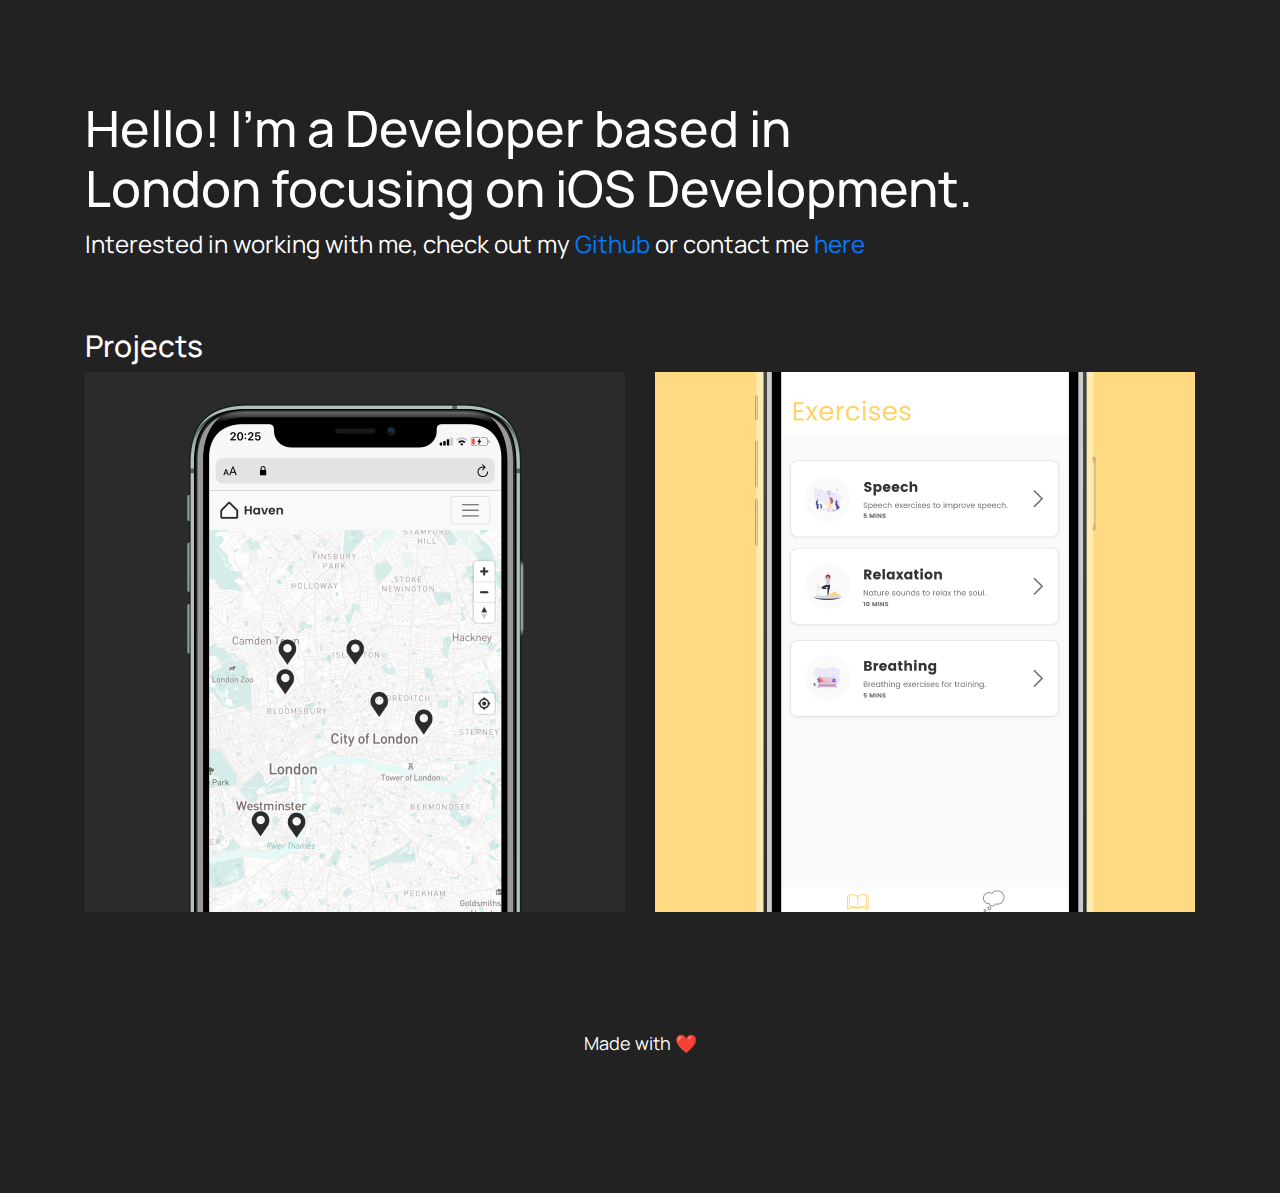
==== index.html @ a2c7807f "Update index.html" ====
<!doctype html>
<html lang="en">
  <head>
    <!-- Required meta tags -->
    <meta charset="utf-8">
    <meta name="viewport" content="width=device-width, initial-scale=1.0">

    <!-- Bootstrap CSS -->
    <link rel="stylesheet" href="https://maxcdn.bootstrapcdn.com/bootstrap/4.0.0/css/bootstrap.min.css" integrity="sha384-Gn5384xqQ1aoWXA+058RXPxPg6fy4IWvTNh0E263XmFcJlSAwiGgFAW/dAiS6JXm" crossorigin="anonymous">
    <link rel="stylesheet" href="css.css">

    <title>OJ</title>
  </head>
  <body>


    <div class="container mt-5" id="headings">
      <div class="row">
        <div class="col">
          <h1>

Hello! I'm a Developer based in London focusing on iOS Development.


          </h1>
          <p> Interested in working with me, check out my <i class="fab fa-github"><a href="https://github.com/oguzhanjanberk" title="Github">Github</a></i> or contact me <a href="mailto:oguzhan.ozzie@gmail.com">here</a>
</p>
        </div>


      </div>



 <h2> Projects</h2>
      <div class="row mb-5">
        <div class="col">
          <a href="https://keen-jackson-79255e.netlify.app/"><img src="havenshot.png" class="img-fluid" alt="Responsive image"></a>
        </div>
        <div class="col">
          <a href="https://apps.apple.com/gb/app/staam/id1501564995?ref=producthunt"><img src="staam.png" class="img-fluid" alt="Responsive image"></a>

        </div>

      </div>


    </div>

<footer>


<p> Made with ❤️ </p>


</footer>

</body>

    <script src="https://code.jquery.com/jquery-3.4.1.slim.min.js" integrity="sha384-J6qa4849blE2+poT4WnyKhv5vZF5SrPo0iEjwBvKU7imGFAV0wwj1yYfoRSJoZ+n" crossorigin="anonymous"></script>
    <script src="https://cdn.jsdelivr.net/npm/popper.js@1.16.0/dist/umd/popper.min.js" integrity="sha384-Q6E9RHvbIyZFJoft+2mJbHaEWldlvI9IOYy5n3zV9zzTtmI3UksdQRVvoxMfooAo" crossorigin="anonymous"></script>
    <script src="https://stackpath.bootstrapcdn.com/bootstrap/4.4.1/js/bootstrap.min.js" integrity="sha384-wfSDF2E50Y2D1uUdj0O3uMBJnjuUD4Ih7YwaYd1iqfktj0Uod8GCExl3Og8ifwB6" crossorigin="anonymous"></script>
  </body>
</html>
---- css.css ----
@import url('https://fonts.googleapis.com/css2?family=Manrope:wght@200;400;600&display=swap');




body{
   background-color: rgb(34, 34, 34);
}


.fab fa-github{
  color: white;
  font-style: normal;
}
.container #headings {
  position: absolute;
  top: 165px;
font-family: 'Manrope', sans-serif;
  font-style: normal;
  font-weight: 300;
  font-size: 22px;
  line-height: 28px;
  padding-left: 100px;
}

#headings{
  color: white;


}



h1 {
  font-family: 'Manrope', sans-serif;
  font-size: 50px;
  font-style: normal;
  width: 80%;
  padding-top: 50px;
}

h2 {
  font-family: 'Manrope', sans-serif;
  font-size: 30px;
  font-style: normal;
}

p {
  font-family: 'Manrope', sans-serif;
font-style: normal;
padding-bottom:50px;
font-size:24px;
}

.mail a {
  color: white;
  padding-right: 20px;
  font-family: 'Manrope', sans-serif;
  font-style: normal; 

}


a{
  font-style: normal;
}


footer{
  text-align: center;
  color: white;
  font-size: 18px;
  padding-top: 70px;
  padding-bottom: 70px;
}

footer p {
  font-size: 18px;
}

.img-fluid{
  max-width: 100%;
  height: auto;
}

.img-fluid #images{
max-width: 100%;
height: auto;
left: 130px;
top: 677px;
position: absolute;

}

#images{
  color: black;
font-family: 'Manrope', sans-serif;
font-style: normal;
font-weight: normal;
font-size: 24px;
color: white;
}
/*
#images{
width: 100%;
height: 100%;
left: 130px;
top: 677px;
} *//
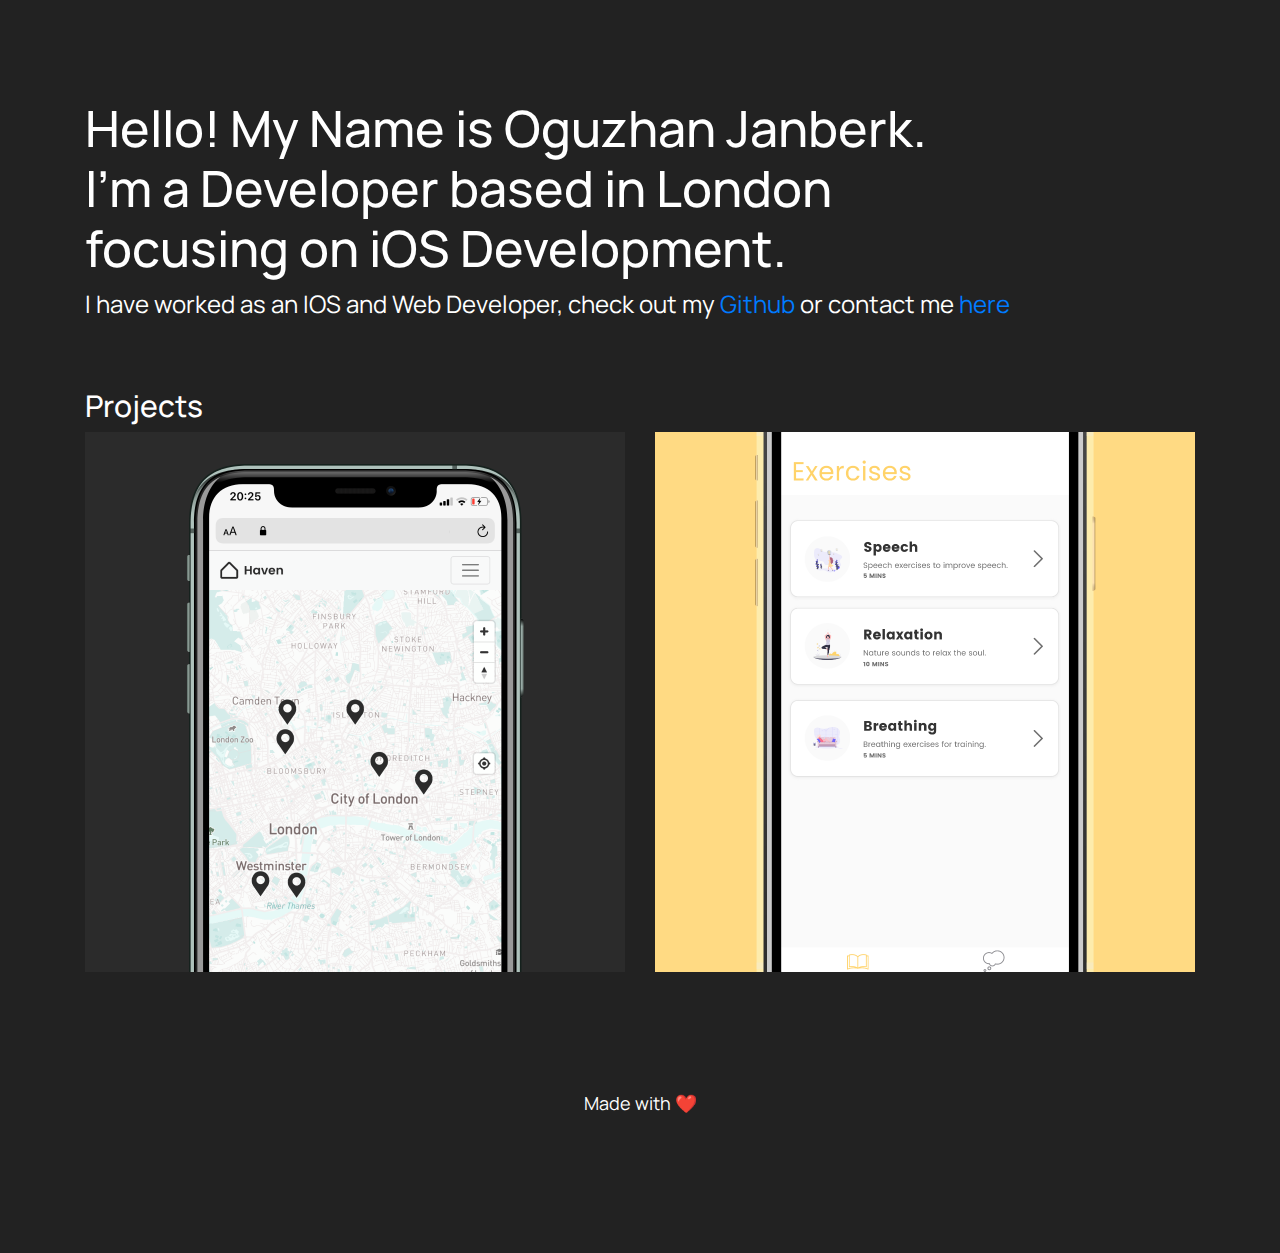
==== commit da525884: "Update index.html" ====
--- a/index.html
+++ b/index.html
@@ -19,11 +19,11 @@
         <div class="col">
           <h1>
 
-Hello! I'm a Developer based in London focusing on iOS Development.
+Hello! My Name is Oguzhan Janberk. I'm a Developer based in London focusing on iOS Development.
 
 
           </h1>
-          <p> Interested in working with me, check out my <i class="fab fa-github"><a href="https://github.com/oguzhanjanberk" title="Github">Github</a></i> or contact me <a href="mailto:oguzhan.ozzie@gmail.com">here</a>
+          <p> I have worked as an IOS and Web Developer, check out my <i class="fab fa-github"><a href="https://github.com/oguzhanjanberk" title="Github">Github</a></i> or contact me <a href="mailto:oguzhan.ozzie@gmail.com">here</a>
 </p>
         </div>
 
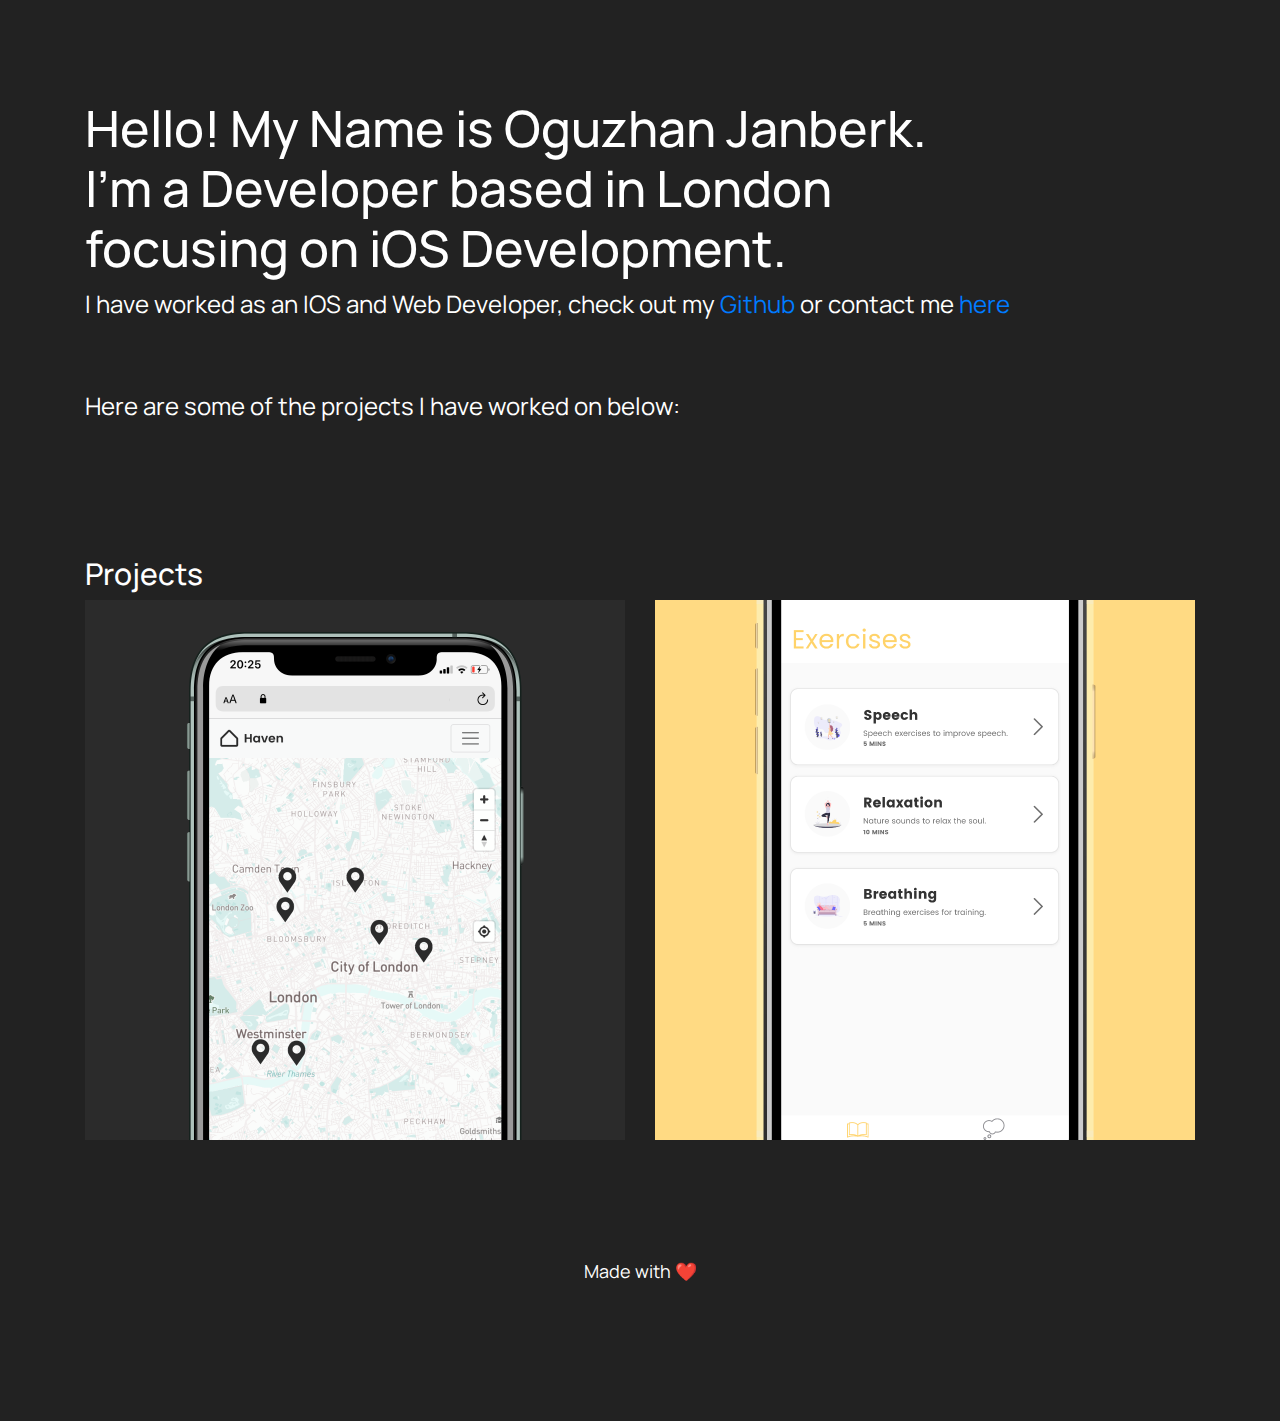
==== commit 69fc0b02: "Update index.html" ====
--- a/index.html
+++ b/index.html
@@ -24,7 +24,8 @@
 
           </h1>
           <p> I have worked as an IOS and Web Developer, check out my <i class="fab fa-github"><a href="https://github.com/oguzhanjanberk" title="Github">Github</a></i> or contact me <a href="mailto:oguzhan.ozzie@gmail.com">here</a>
-</p>
+          <p> Here are some of the projects I have worked on below: </p>
+          </p>
         </div>
 
 
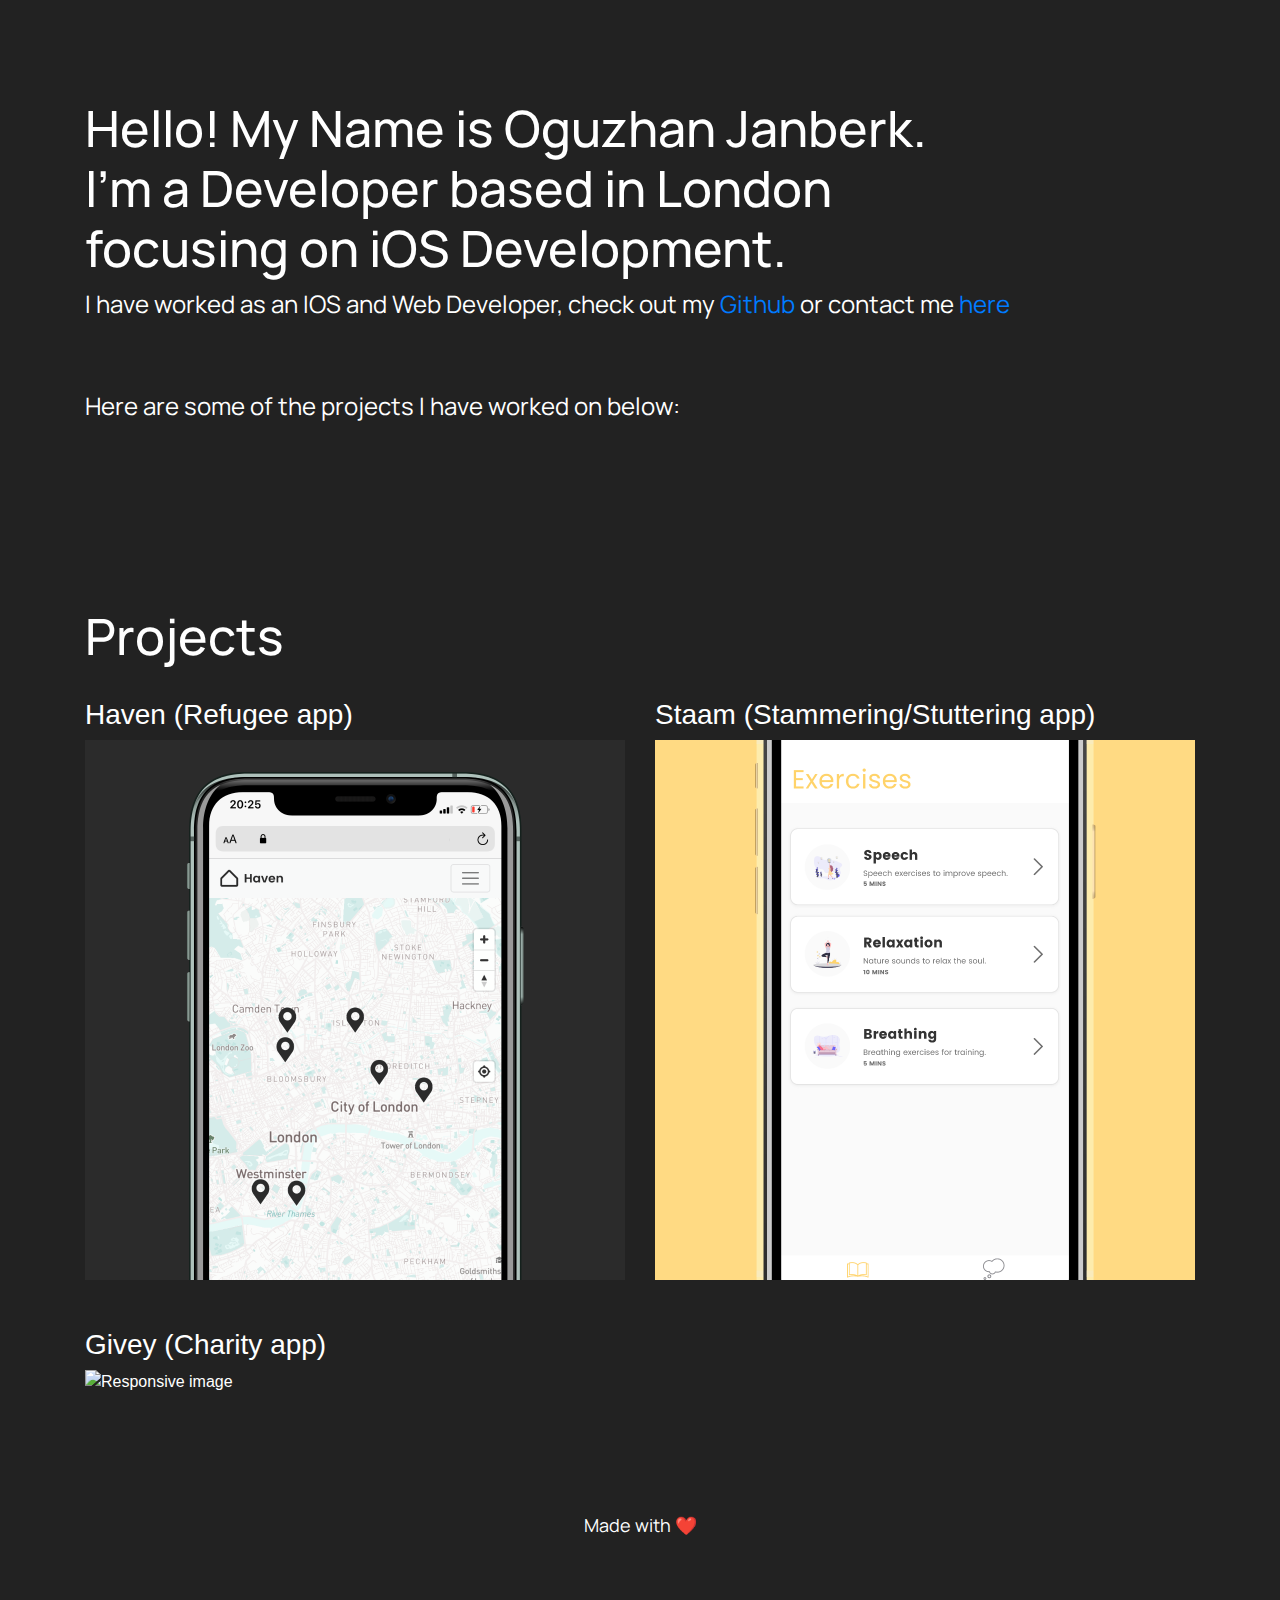
==== commit b03d70c7: "Update index.html" ====
--- a/index.html
+++ b/index.html
@@ -14,39 +14,56 @@
   <body>
 
 
-    <div class="container mt-5" id="headings">
-      <div class="row">
-        <div class="col">
-          <h1>
+      <div class="container mt-5" id="headings">
+          <div class="row">
+              <div class="col">
+                  <h1>
 
-Hello! My Name is Oguzhan Janberk. I'm a Developer based in London focusing on iOS Development.
+                      Hello! My Name is Oguzhan Janberk. I'm a Developer based in London focusing on iOS Development.
 
 
-          </h1>
-          <p> I have worked as an IOS and Web Developer, check out my <i class="fab fa-github"><a href="https://github.com/oguzhanjanberk" title="Github">Github</a></i> or contact me <a href="mailto:oguzhan.ozzie@gmail.com">here</a>
-          <p> Here are some of the projects I have worked on below: </p>
-          </p>
-        </div>
+                  </h1>
+                  <p> I have worked as an IOS and Web Developer, check out my <i class="fab fa-github"><a href="https://github.com/oguzhanjanberk" title="Github">Github</a></i> or contact me <a href="mailto:oguzhan.ozzie@gmail.com">here</a>
+                  <p>
+                      Here are some of the projects I have worked on below:
+                  </p>
+                  </p>
+              </div>
 
 
-      </div>
+          </div>
 
 
 
- <h2> Projects</h2>
-      <div class="row mb-5">
-        <div class="col">
-          <a href="https://keen-jackson-79255e.netlify.app/"><img src="havenshot.png" class="img-fluid" alt="Responsive image"></a>
-        </div>
-        <div class="col">
-          <a href="https://apps.apple.com/gb/app/staam/id1501564995?ref=producthunt"><img src="staam.png" class="img-fluid" alt="Responsive image"></a>
+          <h1> Projects</h1>
+          <br>
+          <!-- row 1-->
+          <div class="row mb-5">
+              <div class="col">
+                  <h3> Haven (Refugee app)</h3>
 
-        </div>
+                  <a href="https://keen-jackson-79255e.netlify.app/"><img src="havenshot.png" class="img-fluid" alt="Responsive image"></a>
+              </div>
+              <div class="col">
+                  <h3> Staam (Stammering/Stuttering app)</h3>
 
+                  <a href="https://apps.apple.com/gb/app/staam/id1501564995?ref=producthunt"><img src="staam.png" class="img-fluid" alt="Responsive image"></a>
+
+              </div>
+
+          </div>
+          <!-- row 2-->
+          <div class="row mb-5">
+              <div class="col">
+                  <h3> Givey (Charity app)</h3>
+                 <img src="home.png" class="img-fluid" alt="Responsive image"></a>
+              </div>
+              <div class="col">
+
+              </div>
+
+          </div>
       </div>
-
-
-    </div>
 
 <footer>
 
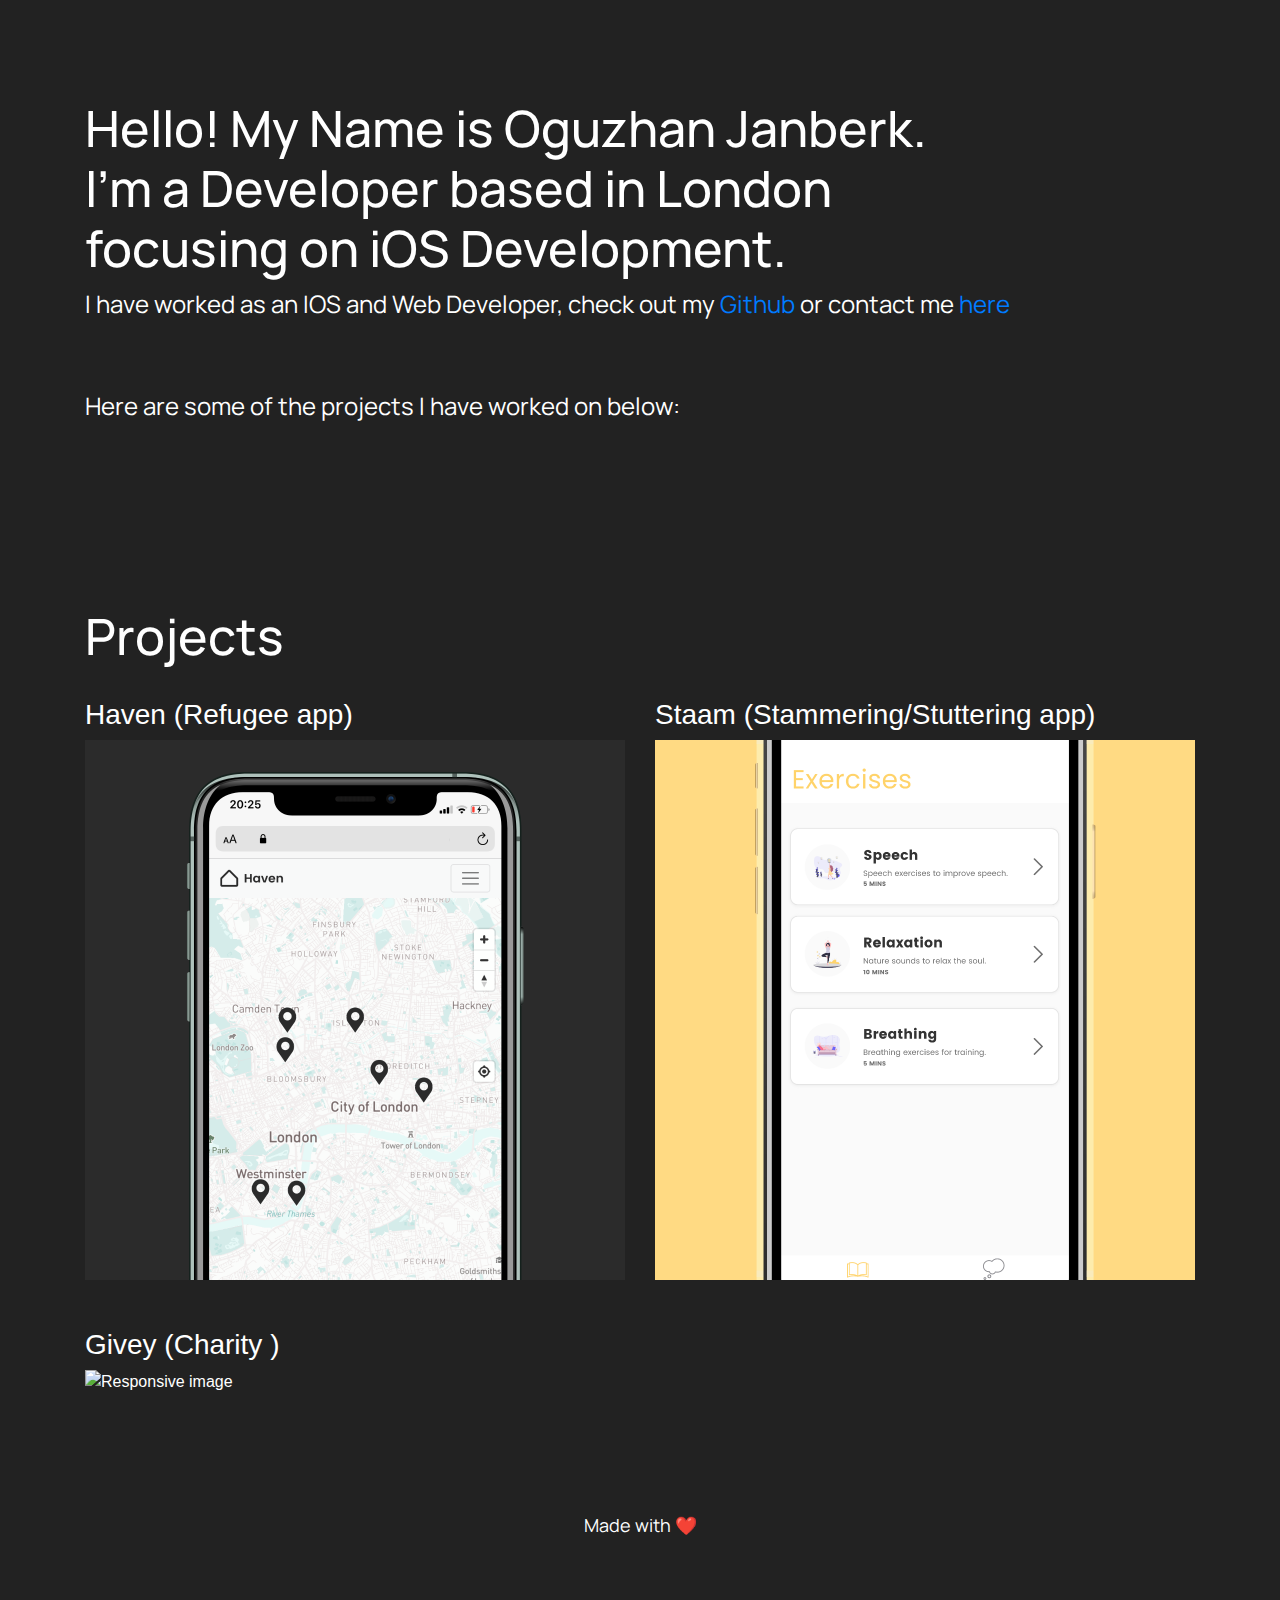
==== commit 78188127: "Update index.html" ====
--- a/index.html
+++ b/index.html
@@ -55,7 +55,7 @@
           <!-- row 2-->
           <div class="row mb-5">
               <div class="col">
-                  <h3> Givey (Charity app)</h3>
+                  <h3> Givey (Charity )</h3>
                  <img src="home.png" class="img-fluid" alt="Responsive image"></a>
               </div>
               <div class="col">
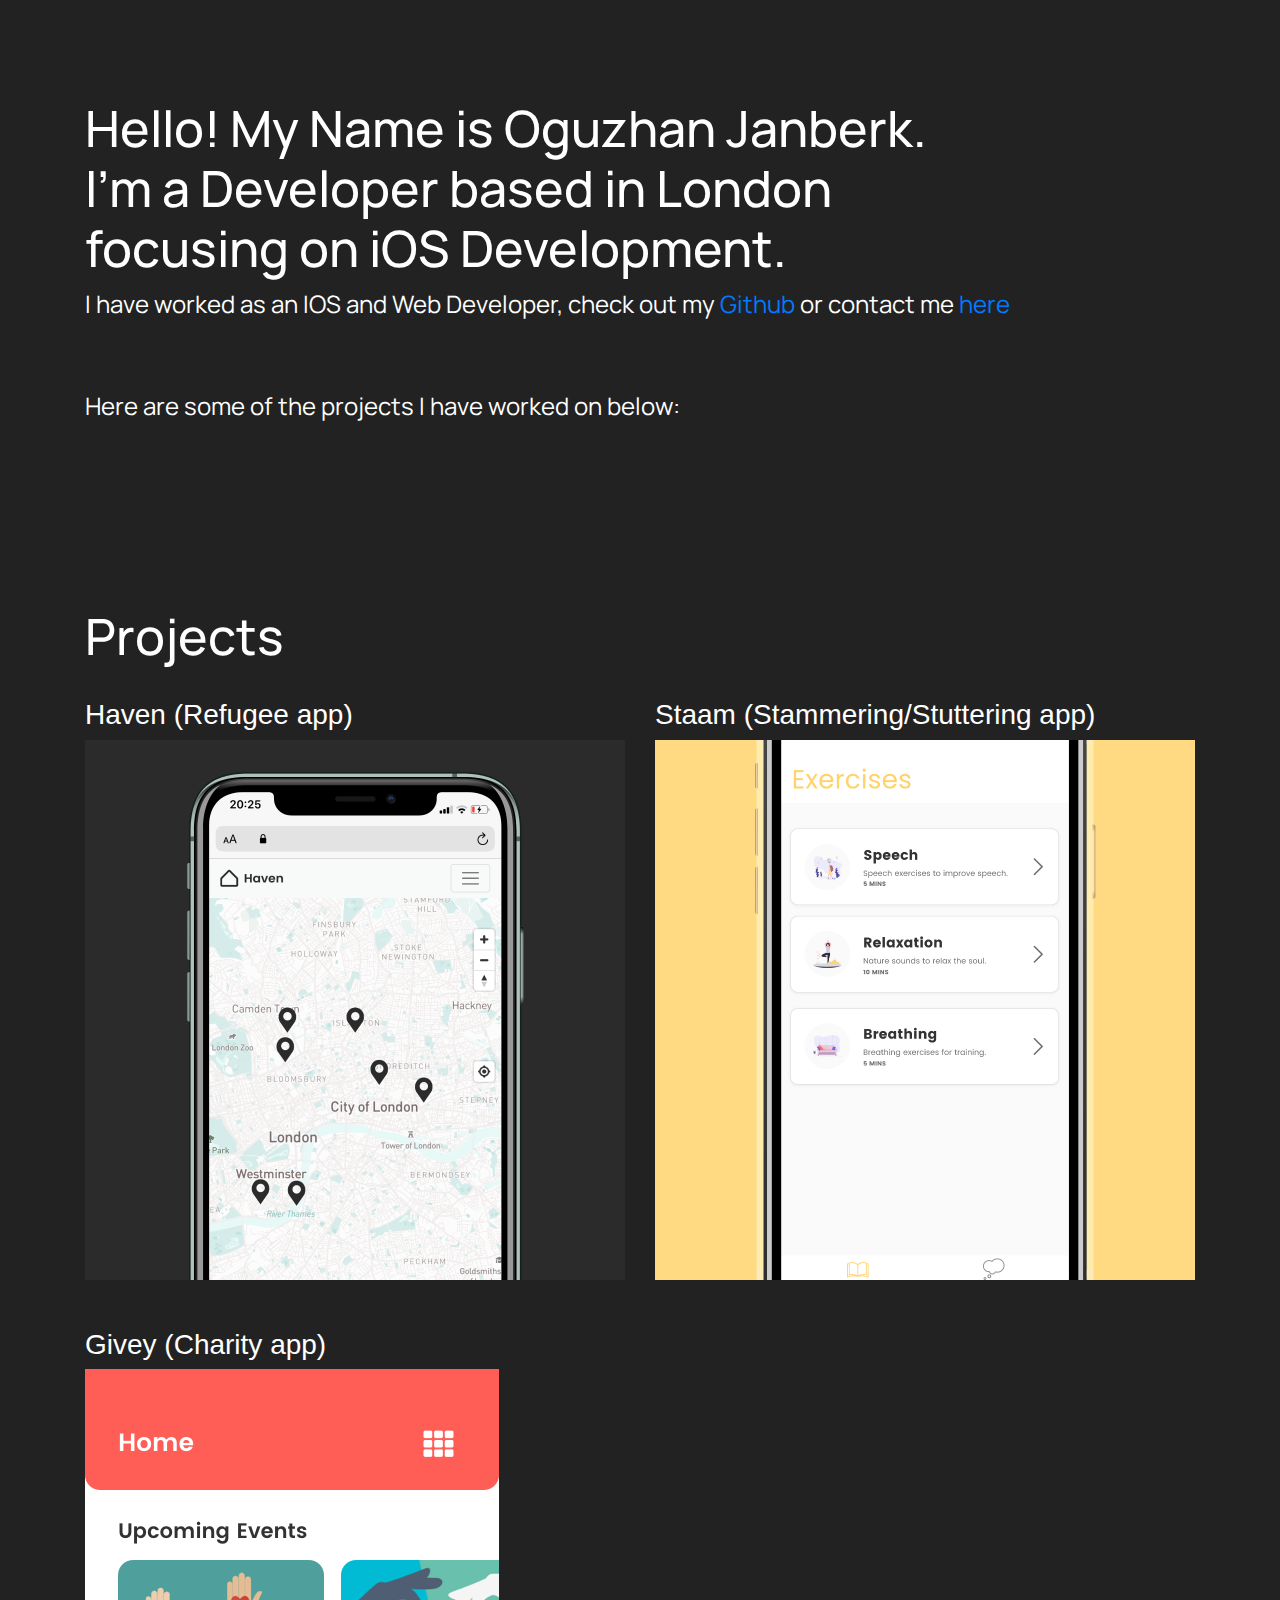
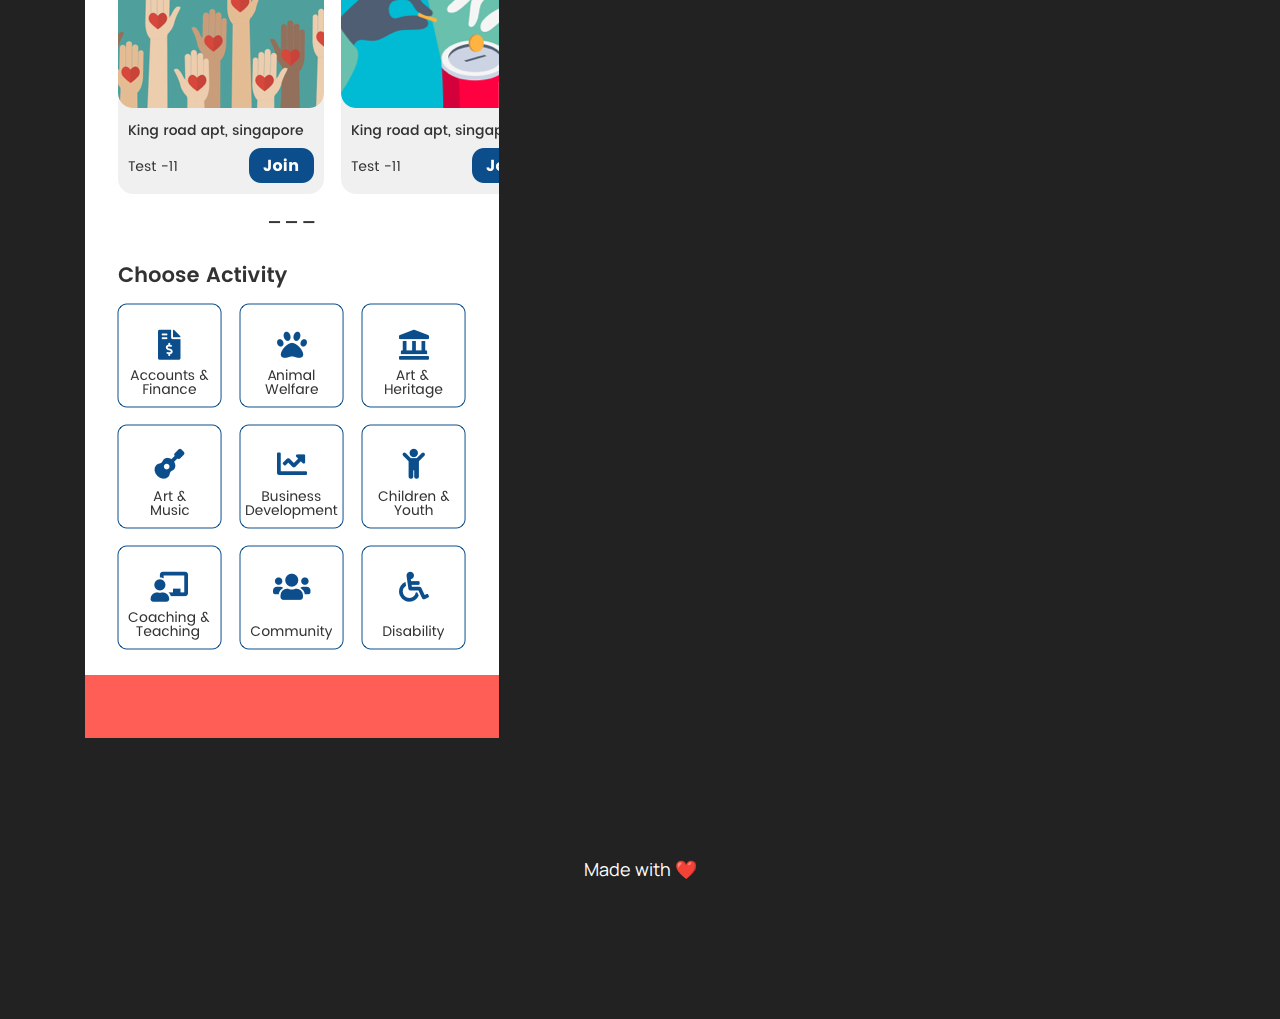
==== commit c23a6e17: "Update index.html" ====
--- a/index.html
+++ b/index.html
@@ -55,7 +55,7 @@
           <!-- row 2-->
           <div class="row mb-5">
               <div class="col">
-                  <h3> Givey (Charity )</h3>
+                  <h3> Givey (Charity app)</h3>
                  <img src="home.png" class="img-fluid" alt="Responsive image"></a>
               </div>
               <div class="col">
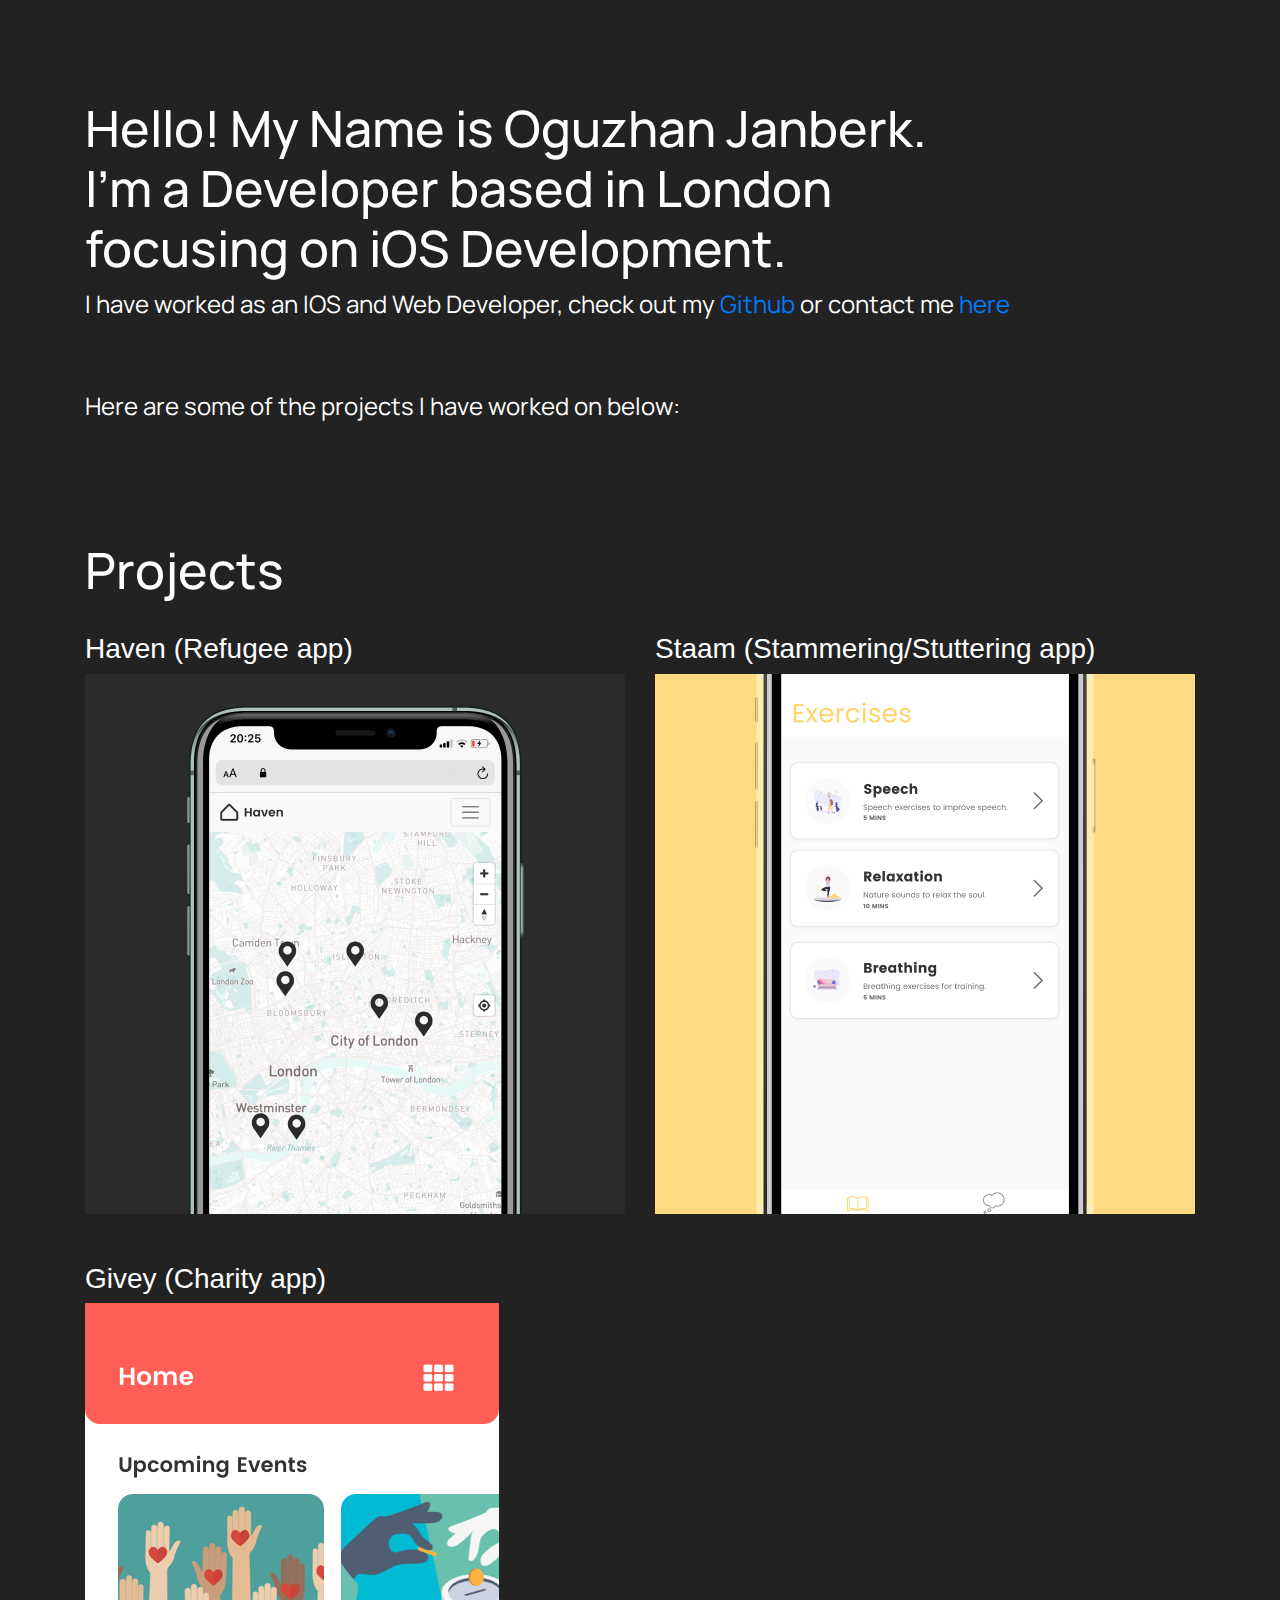
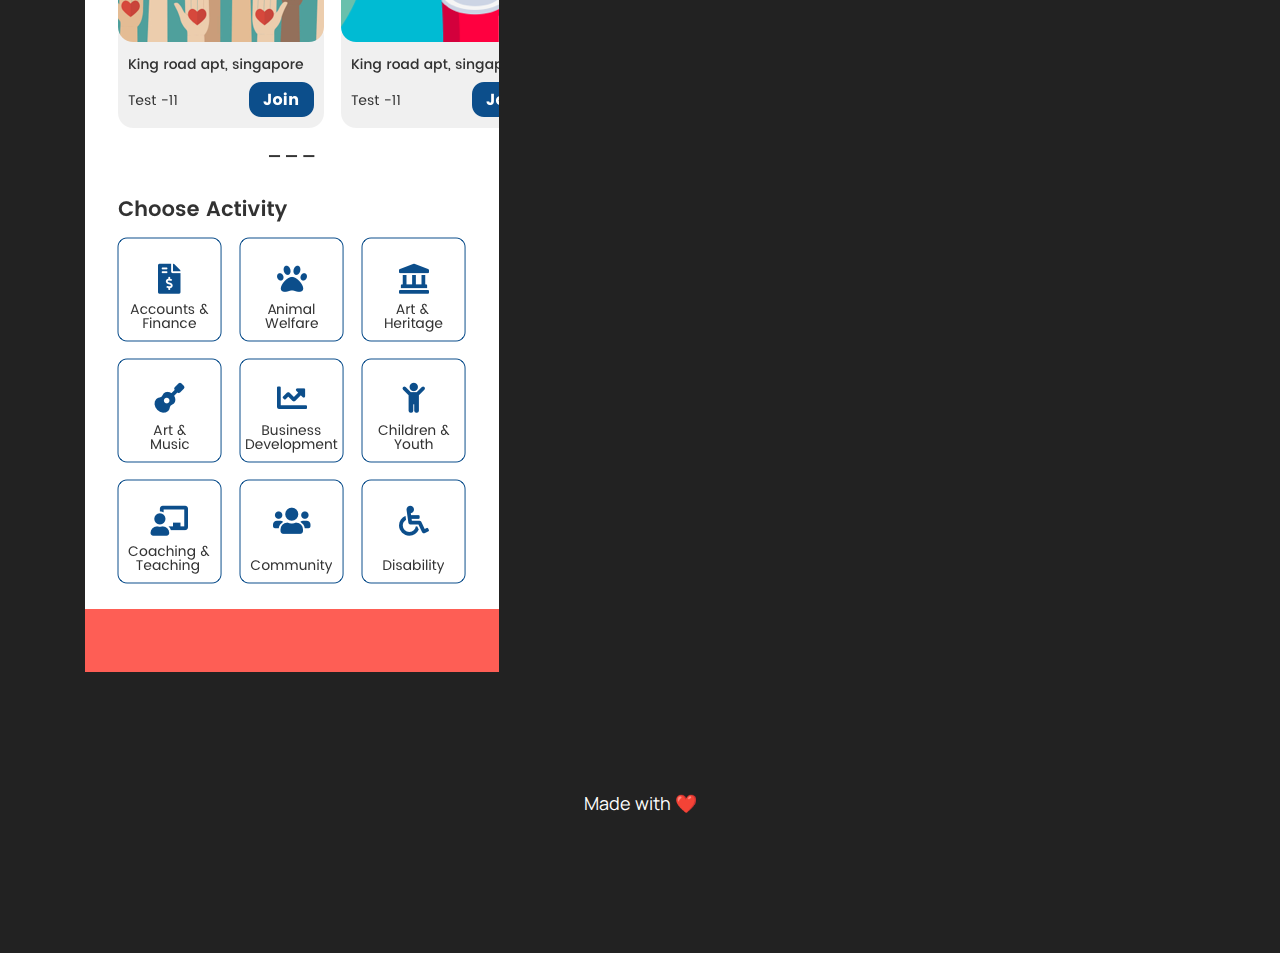
==== commit d986a38d: "Update index.html" ====
--- a/index.html
+++ b/index.html
@@ -27,7 +27,7 @@
                   <p>
                       Here are some of the projects I have worked on below:
                   </p>
-                  </p>
+                 
               </div>
 
 
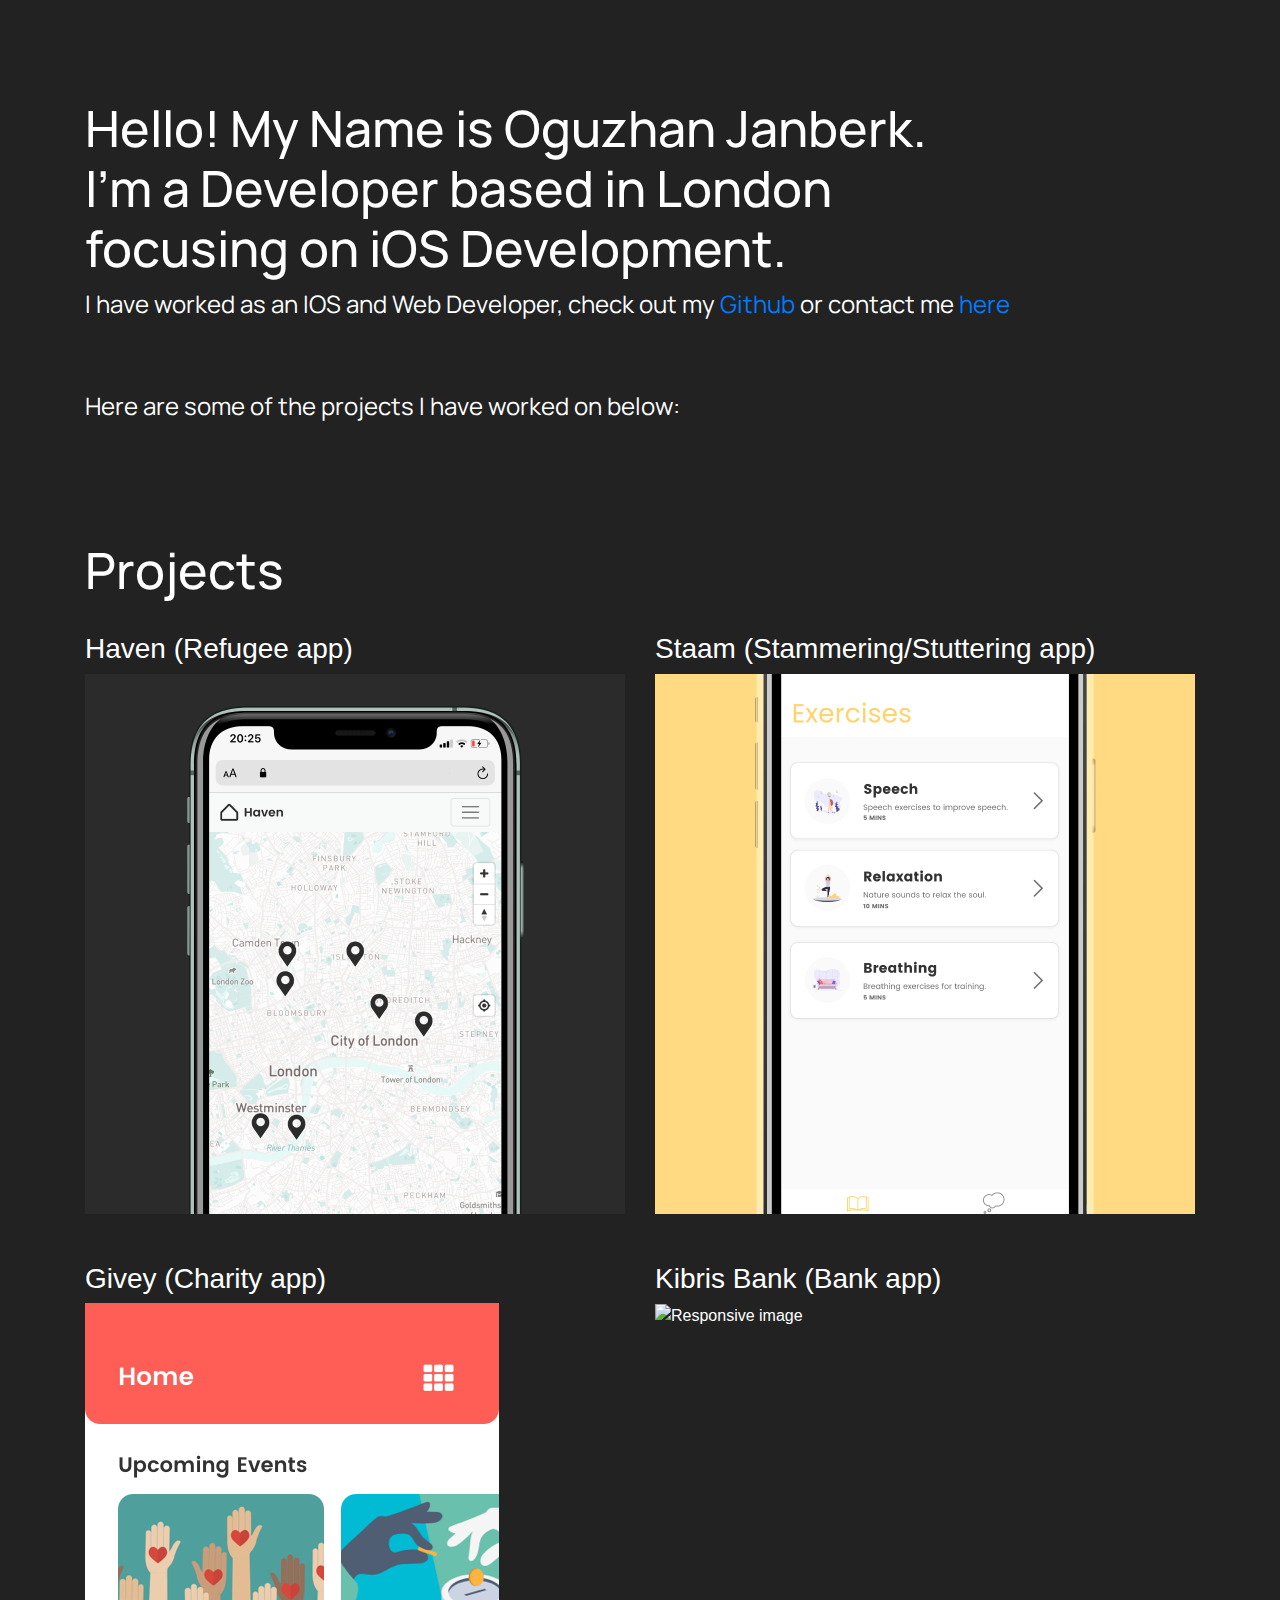
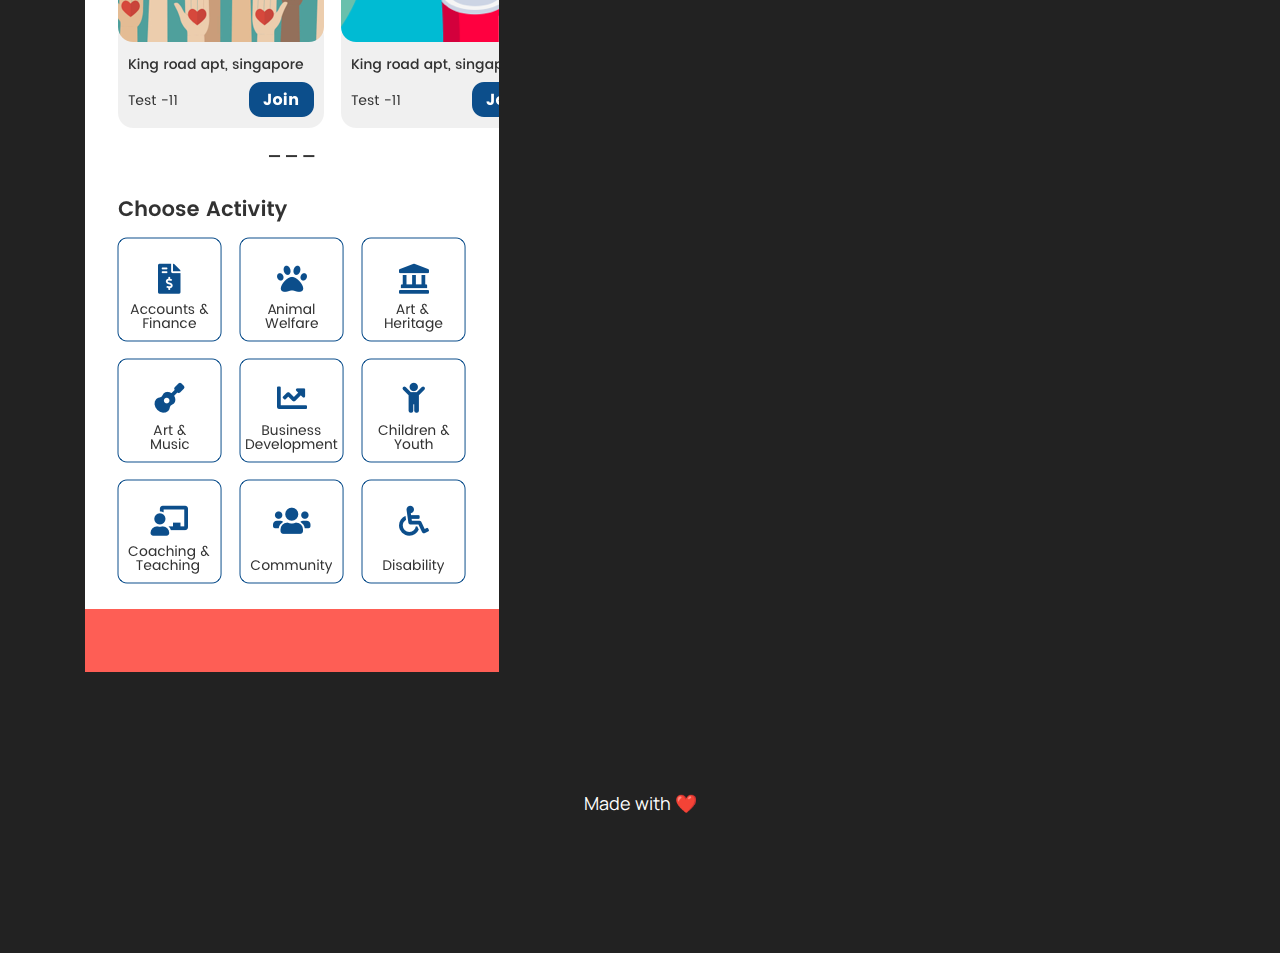
==== commit 148160f9: "Update index.html" ====
--- a/index.html
+++ b/index.html
@@ -59,6 +59,8 @@
                  <img src="home.png" class="img-fluid" alt="Responsive image"></a>
               </div>
               <div class="col">
+                <h3> Kibris Bank (Bank app)</h3>
+              <img src="kibris.png" class="img-fluid" alt="Responsive image"></a>
 
               </div>
 
